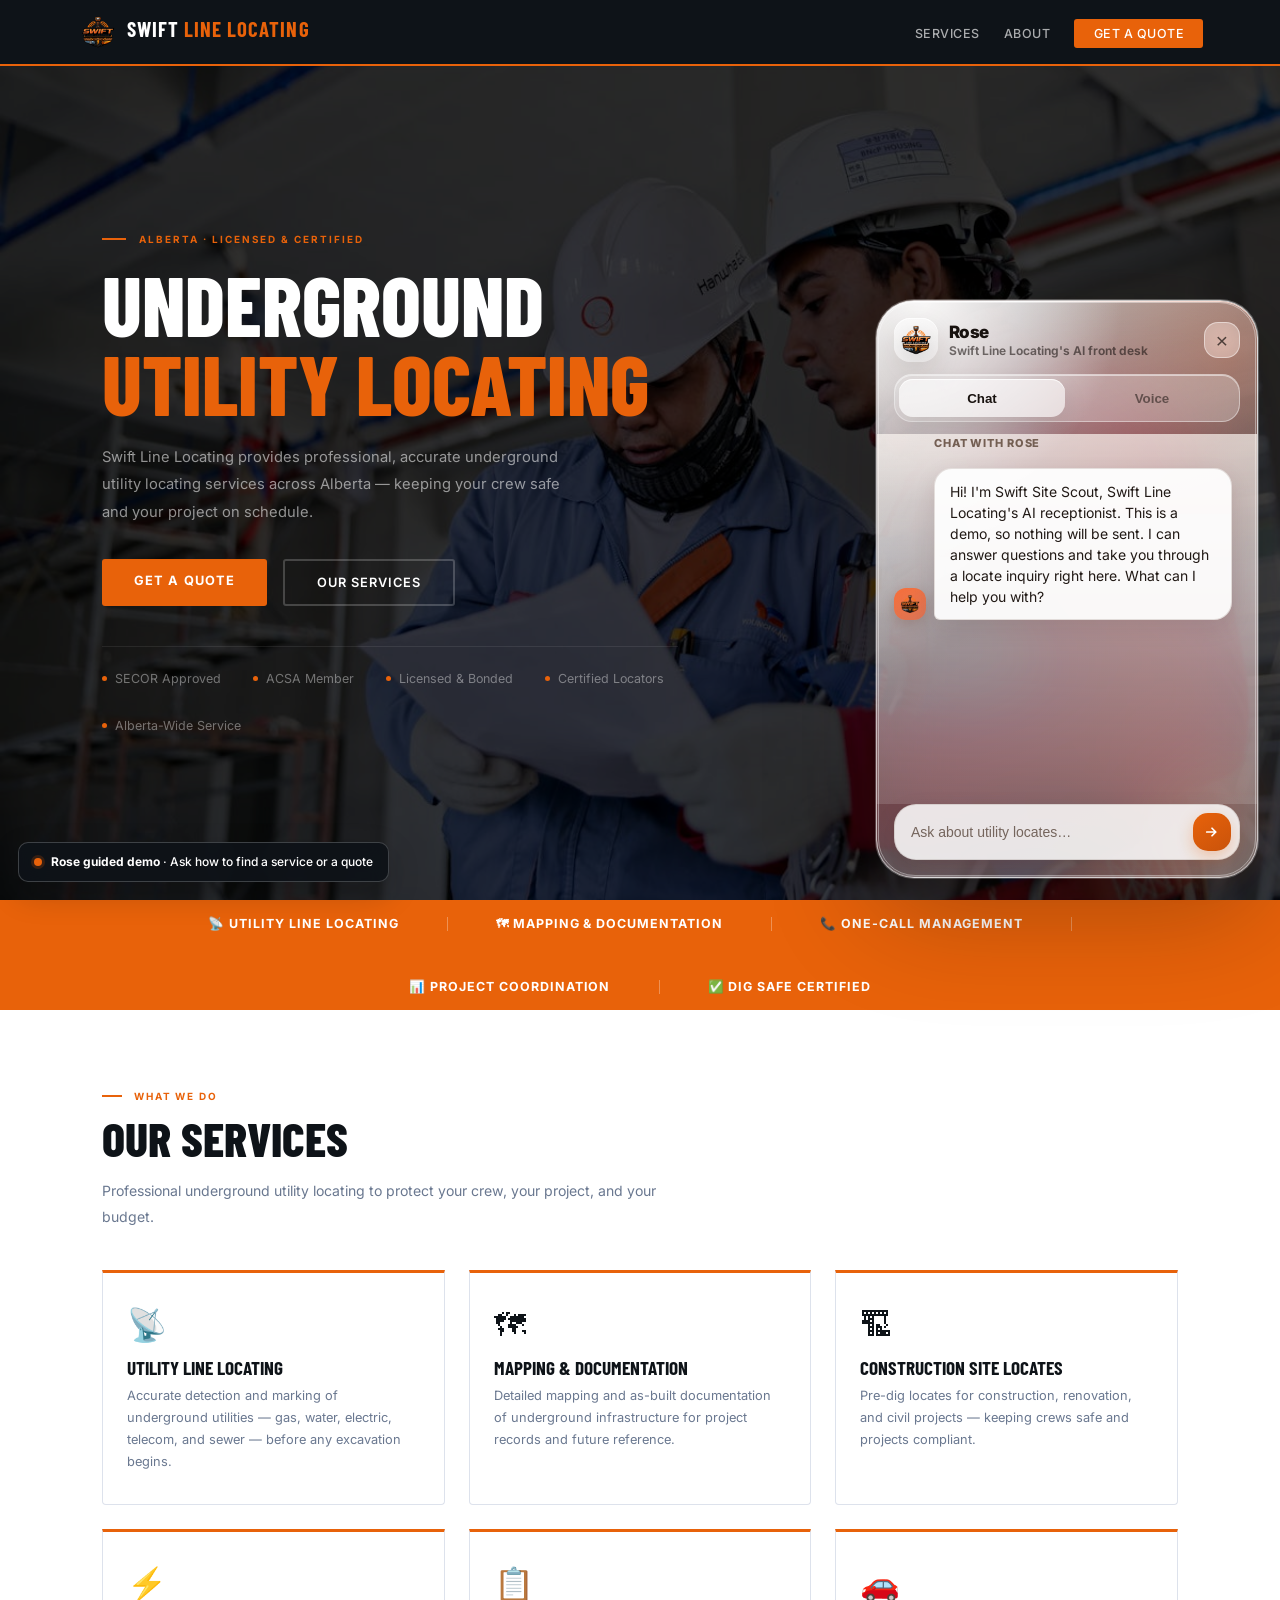
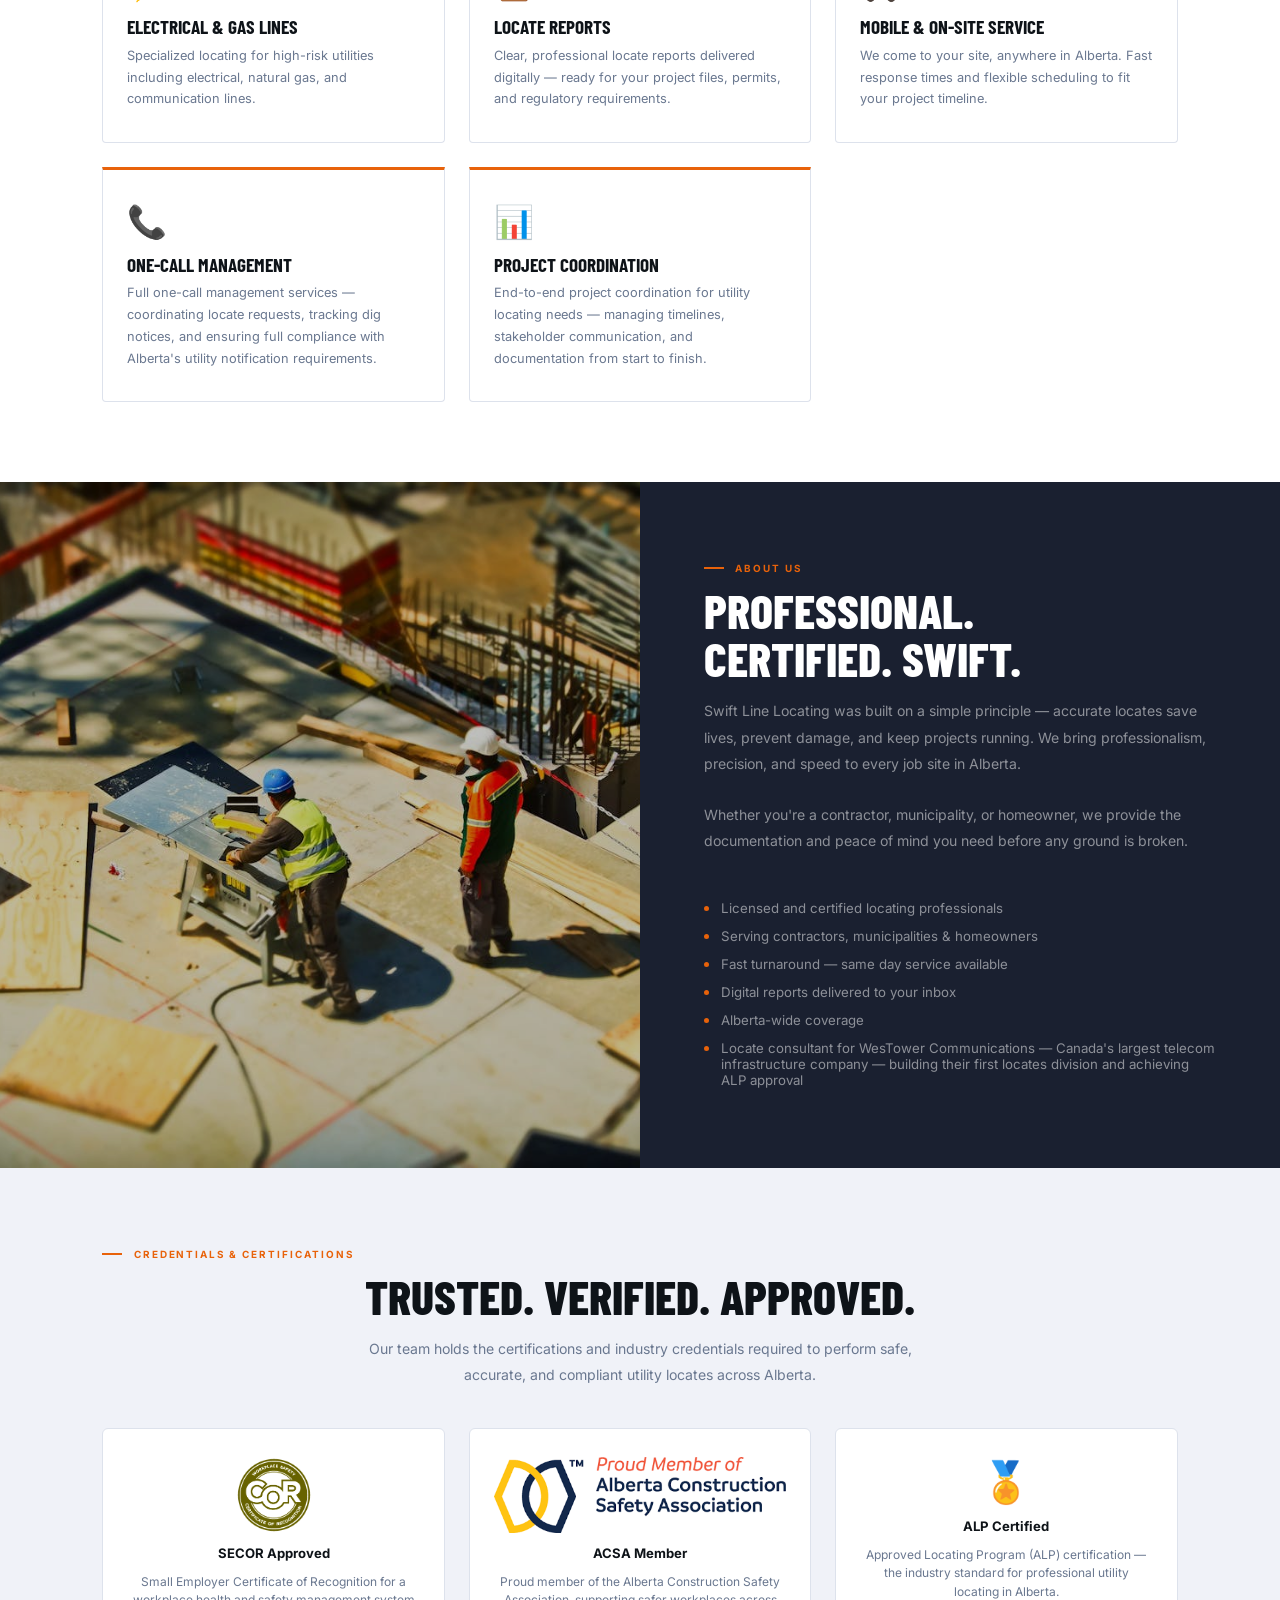
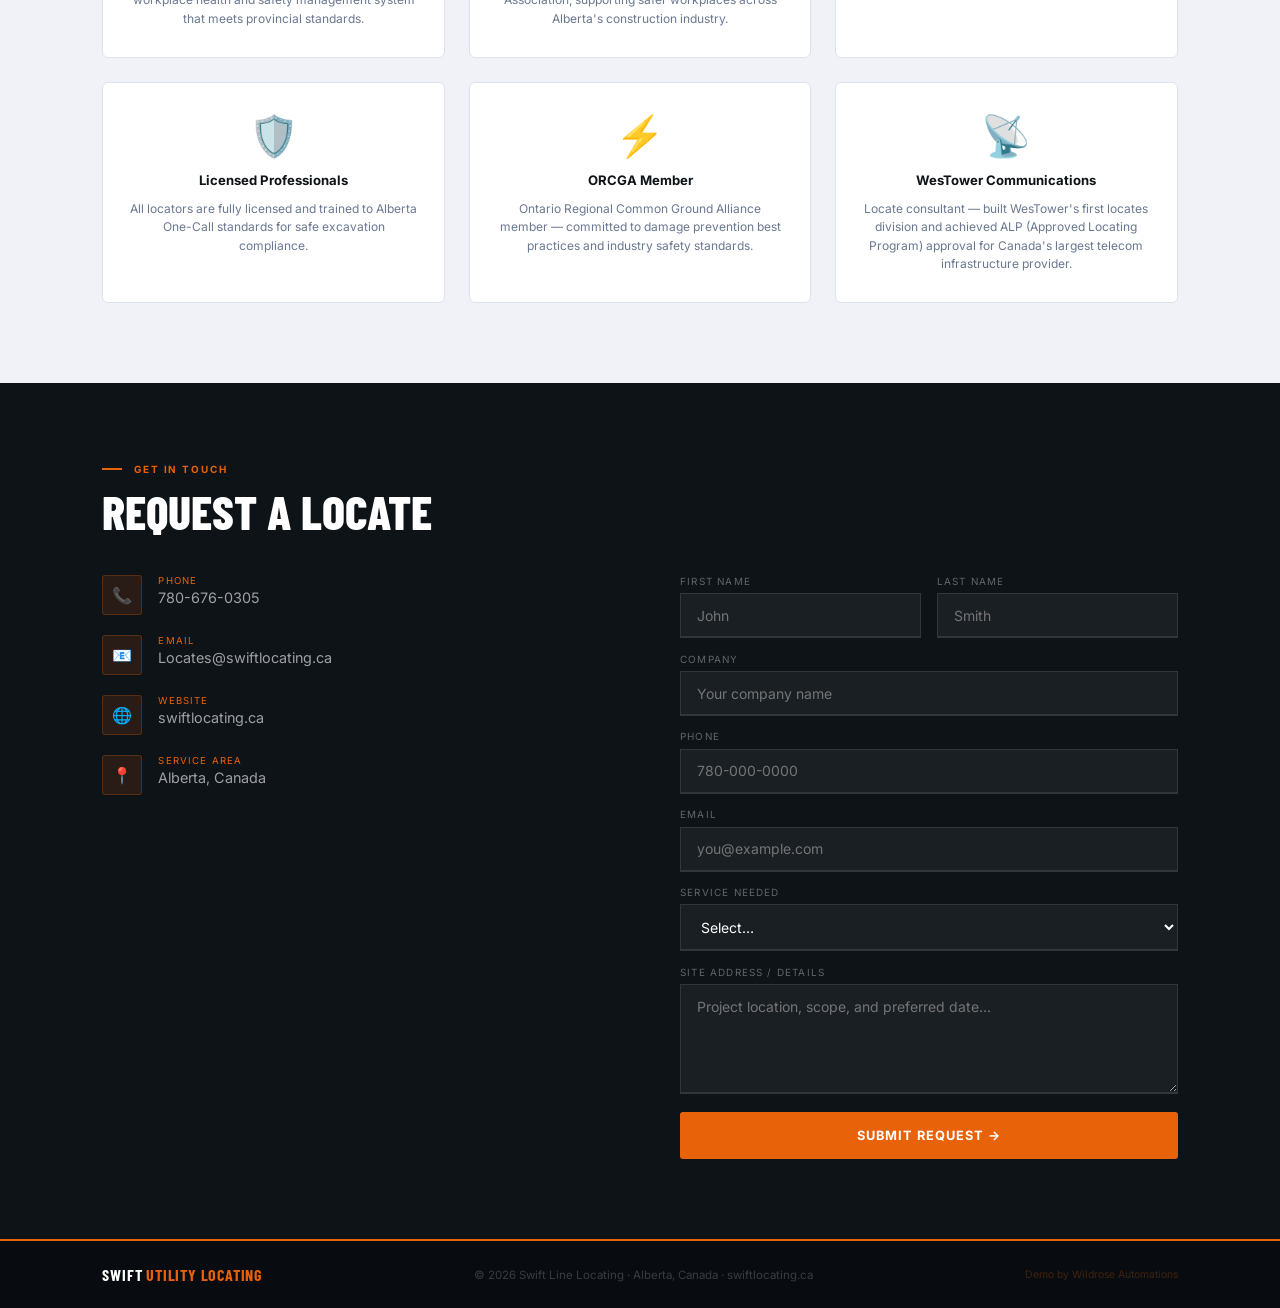
==== rose-guide.html @ 2108e103 "Add guided Rose overlay to existing Swift demo site" ====
<!DOCTYPE html>
<html lang="en">
<head>
  <meta charset="UTF-8" />
  <meta name="viewport" content="width=device-width, initial-scale=1.0" />
  <title>Swift Line Locating + Rose | Private Preview</title>
  <meta name="robots" content="noindex,nofollow" />
  <link href="https://fonts.googleapis.com/css2?family=Inter:wght@300;400;500;600;700;800&family=Barlow+Condensed:wght@600;700;800&display=swap" rel="stylesheet" />
  <style>
    *, *::before, *::after { box-sizing: border-box; margin: 0; padding: 0; }
    :root {
      --orange: #e8620a;
      --orange-light: #f07820;
      --dark: #0e1318;
      --charcoal: #1a2030;
      --mid: #2e3848;
      --bg: #f4f5f7;
      --surface: #ffffff;
      --border: #dde2ec;
      --warm: #f0f2f8;
      --muted: #6a7890;
    }
    html { scroll-behavior: smooth; }
    body { font-family: 'Inter', sans-serif; background: var(--bg); color: var(--dark); overflow-x: hidden; }

    nav {
      position: fixed; top: 0; left: 0; right: 0; z-index: 100;
      display: flex; align-items: center; justify-content: space-between;
      padding: 0 6%; height: 66px;
      background: var(--dark);
      border-bottom: 2px solid var(--orange);
    }
    .nav-brand { font-family: 'Barlow Condensed', sans-serif; font-size: 1.3rem; font-weight: 700; color: white; text-decoration: none; text-transform: uppercase; letter-spacing: 0.05em; }
    .nav-brand span { color: var(--orange); }
    .nav-links { display: flex; gap: 1.5rem; list-style: none; align-items: center; }
    .nav-links a { color: rgba(255,255,255,0.65); text-decoration: none; font-size: 0.78rem; font-weight: 500; letter-spacing: 0.04em; text-transform: uppercase; transition: color 0.2s; }
    .nav-links a:hover { color: white; }
    .nav-cta { background: var(--orange) !important; color: white !important; padding: 0.42rem 1.2rem; border-radius: 3px; font-weight: 700; transition: background 0.2s !important; }
    .nav-cta:hover { background: var(--orange-light) !important; }

    .hero { margin-top: 66px; position: relative; min-height: calc(100vh - 66px); display: flex; align-items: center; overflow: hidden; }
    .hero-bg { position: absolute; inset: 0; background: url('assets/swift-locating/hero.jpg') center/cover no-repeat; filter: brightness(0.25); }
    .hero-content { position: relative; z-index: 2; padding: 5rem 8%; max-width: 780px; }
    .hero-eyebrow { font-size: 0.62rem; font-weight: 700; letter-spacing: 0.2em; text-transform: uppercase; color: var(--orange); display: flex; align-items: center; gap: 0.8rem; margin-bottom: 1.25rem; }
    .hero-eyebrow::before { content: ''; display: block; width: 24px; height: 2px; background: var(--orange); }
    .hero h1 { font-family: 'Barlow Condensed', sans-serif; font-size: clamp(3rem, 6.5vw, 6.5rem); font-weight: 800; text-transform: uppercase; line-height: 0.95; color: white; margin-bottom: 1.25rem; }
    .hero h1 span { color: var(--orange); display: block; }
    .hero p { font-size: 0.92rem; color: rgba(255,255,255,0.55); line-height: 1.9; max-width: 480px; margin-bottom: 2rem; }
    .hero-buttons { display: flex; gap: 1rem; flex-wrap: wrap; margin-bottom: 2.5rem; }
    .btn-orange { background: var(--orange); color: white; padding: 0.85rem 2rem; text-decoration: none; font-size: 0.8rem; font-weight: 700; letter-spacing: 0.08em; text-transform: uppercase; border-radius: 3px; transition: background 0.2s; display: inline-block; }
    .btn-orange:hover { background: var(--orange-light); }
    .btn-ghost { border: 2px solid rgba(255,255,255,0.2); color: white; padding: 0.85rem 2rem; text-decoration: none; font-size: 0.8rem; font-weight: 600; letter-spacing: 0.08em; text-transform: uppercase; border-radius: 3px; transition: border-color 0.2s; display: inline-block; }
    .btn-ghost:hover { border-color: white; }
    .hero-trust { display: flex; gap: 2rem; flex-wrap: wrap; padding-top: 1.5rem; border-top: 1px solid rgba(255,255,255,0.08); }
    .trust-item { font-size: 0.78rem; color: rgba(255,255,255,0.4); display: flex; align-items: center; gap: 0.5rem; }
    .trust-dot { width: 5px; height: 5px; background: var(--orange); border-radius: 50%; flex-shrink: 0; }

    .orange-strip { background: var(--orange); padding: 1rem 8%; display: flex; align-items: center; justify-content: center; gap: 3rem; flex-wrap: wrap; }
    .os-item { font-size: 0.78rem; font-weight: 700; letter-spacing: 0.08em; text-transform: uppercase; color: white; }
    .os-div { width: 1px; height: 14px; background: rgba(255,255,255,0.3); }

    /* Keep host-page section spacing out of the real Rose widget. */
    body > section { padding: 5rem 8%; }
    .sec-eyebrow { font-size: 0.62rem; font-weight: 700; letter-spacing: 0.2em; text-transform: uppercase; color: var(--orange); display: flex; align-items: center; gap: 0.7rem; margin-bottom: 0.75rem; }
    .sec-eyebrow::before { content: ''; display: block; width: 20px; height: 2px; background: var(--orange); }
    .sec-title { font-family: 'Barlow Condensed', sans-serif; font-size: clamp(2rem, 4vw, 3rem); font-weight: 800; text-transform: uppercase; color: var(--dark); line-height: 1; margin-bottom: 1rem; }
    .sec-sub { color: var(--muted); font-size: 0.88rem; line-height: 1.85; max-width: 560px; }

    #services { background: var(--surface); }
    .svc-grid { display: grid; grid-template-columns: repeat(3, 1fr); gap: 1.5rem; margin-top: 2.5rem; }
    .svc-card { border: 1px solid var(--border); border-top: 3px solid var(--orange); padding: 2rem 1.5rem; border-radius: 0 0 4px 4px; transition: box-shadow 0.2s, transform 0.2s; }
    .svc-card:hover { box-shadow: 0 6px 20px rgba(14,19,24,0.08); transform: translateY(-3px); }
    .svc-icon { font-size: 2rem; margin-bottom: 0.75rem; }
    .svc-name { font-family: 'Barlow Condensed', sans-serif; font-size: 1.2rem; font-weight: 700; text-transform: uppercase; color: var(--dark); margin-bottom: 0.4rem; }
    .svc-desc { font-size: 0.8rem; color: var(--muted); line-height: 1.7; }

    #about { background: var(--charcoal); display: grid; grid-template-columns: 1fr 1fr; gap: 0; }
    .about-img img { width: 100%; height: 100%; min-height: 480px; object-fit: cover; display: block; filter: brightness(0.75); }
    .about-body { padding: 5rem 4rem; display: flex; flex-direction: column; justify-content: center; }
    #about .sec-title { color: white; }
    #about .sec-sub { color: rgba(255,255,255,0.5); margin-bottom: 0.85rem; }
    .about-features { display: flex; flex-direction: column; gap: 0.75rem; margin-top: 2rem; }
    .af { display: flex; gap: 0.75rem; font-size: 0.83rem; color: rgba(255,255,255,0.5); align-items: flex-start; }
    .af-dot { width: 5px; height: 5px; background: var(--orange); border-radius: 50%; margin-top: 0.4rem; flex-shrink: 0; }

    /* CERTIFICATIONS */
    #certifications { background: var(--warm); text-align: center; }
    #certifications .sec-sub { margin: 0.5rem auto 2.5rem; }
    .cert-grid { display: grid; grid-template-columns: repeat(3, 1fr); gap: 1.5rem; margin-top: 2rem; }
    .cert-card { background: white; border: 1px solid var(--border); border-radius: 6px; padding: 1.75rem 1.5rem; display: flex; flex-direction: column; align-items: center; gap: 0.75rem; }
    .cert-icon { font-size: 2.5rem; }
    .cert-logo { height: 76px; width: 100%; object-fit: contain; }
    .cert-name { font-size: 0.82rem; font-weight: 700; color: var(--dark); text-align: center; }
    .cert-body { font-size: 0.75rem; color: var(--muted); text-align: center; line-height: 1.55; }
    .cert-placeholder { font-size: 0.68rem; color: var(--border); font-style: italic; margin-top: 0.25rem; }

    #contact { background: var(--dark); }
    #contact .sec-title { color: white; }
    .contact-grid { display: grid; grid-template-columns: 1fr 1fr; gap: 5rem; margin-top: 2.5rem; }
    .ci { display: flex; gap: 1rem; margin-bottom: 1.25rem; }
    .ci-icon { width: 40px; height: 40px; background: rgba(232,98,10,0.12); border: 1px solid rgba(232,98,10,0.25); border-radius: 3px; display: flex; align-items: center; justify-content: center; font-size: 1rem; flex-shrink: 0; }
    .ci-label { font-size: 0.6rem; text-transform: uppercase; letter-spacing: 0.12em; color: var(--orange); margin-bottom: 0.2rem; }
    .ci-val { font-size: 0.9rem; color: rgba(255,255,255,0.6); }
    .ci-val a { color: rgba(255,255,255,0.6); text-decoration: none; }
    .fg { margin-bottom: 0.9rem; }
    .fg label { font-size: 0.62rem; letter-spacing: 0.12em; text-transform: uppercase; color: rgba(255,255,255,0.35); display: block; margin-bottom: 0.4rem; }
    .fg input, .fg textarea, .fg select { width: 100%; background: rgba(255,255,255,0.05); border: 1px solid rgba(255,255,255,0.1); border-bottom: 2px solid rgba(255,255,255,0.1); padding: 0.78rem 1rem; color: white; font-family: 'Inter', sans-serif; font-size: 0.875rem; outline: none; transition: border-color 0.2s; }
    .fg input:focus, .fg textarea:focus, .fg select:focus { border-bottom-color: var(--orange); }
    .fg textarea { height: 110px; resize: vertical; }
    .fg select option { background: #1a2030; }
    .fr { display: grid; grid-template-columns: 1fr 1fr; gap: 1rem; }
    .btn-submit { background: var(--orange); color: white; border: none; width: 100%; padding: 1rem; font-family: 'Inter', sans-serif; font-size: 0.8rem; font-weight: 700; letter-spacing: 0.08em; text-transform: uppercase; cursor: pointer; border-radius: 3px; transition: background 0.2s; }
    .btn-submit:hover { background: var(--orange-light); }
    .btn-submit:disabled { opacity: 0.65; cursor: wait; }
    .form-honeypot { position: absolute !important; left: -10000px !important; width: 1px !important; height: 1px !important; overflow: hidden !important; }

    footer { background: #080c10; padding: 1.5rem 8%; display: flex; align-items: center; justify-content: space-between; flex-wrap: wrap; gap: 1rem; border-top: 2px solid var(--orange); }
    .footer-brand { font-family: 'Barlow Condensed', sans-serif; font-size: 1rem; font-weight: 700; text-transform: uppercase; color: white; letter-spacing: 0.05em; }
    .footer-brand span { color: var(--orange); }
    .footer-copy { font-size: 0.72rem; color: rgba(255,255,255,0.2); }
    .footer-demo { font-size: 0.65rem; color: rgba(232,98,10,0.25); }

    @media (max-width: 1024px) { .svc-grid { grid-template-columns: repeat(2, 1fr); } .cert-grid { grid-template-columns: repeat(2, 1fr); } }
    @media (max-width: 860px) {
      nav .nav-links { display: none; }
      .nav-mobile-cta { display: inline-block !important; }
      body > section { padding: 4rem 6%; }
      #about { grid-template-columns: 1fr; }
      .about-img img { min-height: 260px; height: 260px; }
      .about-body { padding: 3rem 6%; }
      .contact-grid { grid-template-columns: 1fr; gap: 3rem; }
      .orange-strip { gap: 1.5rem; flex-direction: column; align-items: flex-start; padding: 1rem 6%; }
      .os-div { display: none; }
    }
    @media (max-width: 600px) {
      .hero h1 { font-size: 3rem; }
      .svc-grid { grid-template-columns: 1fr; }
      .cert-grid { grid-template-columns: 1fr 1fr; }
      .fr { grid-template-columns: 1fr; }
      footer { flex-direction: column; align-items: flex-start; }
    }
  </style>
  <link rel="stylesheet" href="rose-reference.css?v=mobile-light-1" />
</head>
<body>

  <nav>
    <a href="#" class="nav-brand"><img src="assets/swift-locating/logo-transparent.png" alt="Swift Line Locating" style="height:42px; width:auto; display:inline-block; vertical-align:middle; margin-right:0.5rem;" />Swift <span>Line Locating</span></a>
    <ul class="nav-links">
      <li><a href="#services">Services</a></li>
      <li><a href="#about">About</a></li>
      <li><a href="#contact" class="nav-cta">Get a Quote</a></li>
    </ul>
    <a href="#contact" class="nav-mobile-cta" style="display:none; font-size:0.72rem; font-weight:700; background:var(--orange); color:white; padding:0.45rem 1rem; border-radius:3px; text-decoration:none;">Quote</a>
  </nav>

  <div class="hero">
    <div class="hero-bg"></div>
    <div class="hero-content">
      <div class="hero-eyebrow">Alberta · Licensed & Certified</div>
      <h1>Underground<br /><span>Utility Locating</span></h1>
      <p>Swift Line Locating provides professional, accurate underground utility locating services across Alberta — keeping your crew safe and your project on schedule.</p>
      <div class="hero-buttons">
        <a href="#contact" class="btn-orange">Get a Quote</a>
        <a href="#services" class="btn-ghost">Our Services</a>
      </div>
      <div class="hero-trust">
        <div class="trust-item"><div class="trust-dot"></div>SECOR Approved</div>
        <div class="trust-item"><div class="trust-dot"></div>ACSA Member</div>
        <div class="trust-item"><div class="trust-dot"></div>Licensed & Bonded</div>
        <div class="trust-item"><div class="trust-dot"></div>Certified Locators</div>
        <div class="trust-item"><div class="trust-dot"></div>Alberta-Wide Service</div>
      </div>
    </div>
  </div>

  <div class="orange-strip">
    <div class="os-item">📡 Utility Line Locating</div>
    <div class="os-div"></div>
    <div class="os-item">🗺 Mapping & Documentation</div>
    <div class="os-div"></div>
    <div class="os-item">📞 One-Call Management</div>
    <div class="os-div"></div>
    <div class="os-item">📊 Project Coordination</div>
    <div class="os-div"></div>
    <div class="os-item">✅ Dig Safe Certified</div>
  </div>

  <section id="services">
    <div class="sec-eyebrow">What We Do</div>
    <div class="sec-title">Our Services</div>
    <p class="sec-sub">Professional underground utility locating to protect your crew, your project, and your budget.</p>
    <div class="svc-grid">
      <div class="svc-card">
        <div class="svc-icon">📡</div>
        <div class="svc-name">Utility Line Locating</div>
        <p class="svc-desc">Accurate detection and marking of underground utilities — gas, water, electric, telecom, and sewer — before any excavation begins.</p>
      </div>
      <div class="svc-card">
        <div class="svc-icon">🗺</div>
        <div class="svc-name">Mapping & Documentation</div>
        <p class="svc-desc">Detailed mapping and as-built documentation of underground infrastructure for project records and future reference.</p>
      </div>
      <div class="svc-card">
        <div class="svc-icon">🏗</div>
        <div class="svc-name">Construction Site Locates</div>
        <p class="svc-desc">Pre-dig locates for construction, renovation, and civil projects — keeping crews safe and projects compliant.</p>
      </div>
      <div class="svc-card">
        <div class="svc-icon">⚡</div>
        <div class="svc-name">Electrical & Gas Lines</div>
        <p class="svc-desc">Specialized locating for high-risk utilities including electrical, natural gas, and communication lines.</p>
      </div>
      <div class="svc-card">
        <div class="svc-icon">📋</div>
        <div class="svc-name">Locate Reports</div>
        <p class="svc-desc">Clear, professional locate reports delivered digitally — ready for your project files, permits, and regulatory requirements.</p>
      </div>
      <div class="svc-card">
        <div class="svc-icon">🚗</div>
        <div class="svc-name">Mobile & On-Site Service</div>
        <p class="svc-desc">We come to your site, anywhere in Alberta. Fast response times and flexible scheduling to fit your project timeline.</p>
      </div>
      <div class="svc-card">
        <div class="svc-icon">📞</div>
        <div class="svc-name">One-Call Management</div>
        <p class="svc-desc">Full one-call management services — coordinating locate requests, tracking dig notices, and ensuring full compliance with Alberta's utility notification requirements.</p>
      </div>
      <div class="svc-card">
        <div class="svc-icon">📊</div>
        <div class="svc-name">Project Coordination</div>
        <p class="svc-desc">End-to-end project coordination for utility locating needs — managing timelines, stakeholder communication, and documentation from start to finish.</p>
      </div>
    </div>
  </section>



  <section id="about" style="padding:0;">
    <div class="about-img">
      <img src="assets/swift-locating/site.jpg" alt="Swift Line Locating on site" />
    </div>
    <div class="about-body">
      <div class="sec-eyebrow">About Us</div>
      <div class="sec-title">Professional.<br />Certified. Swift.</div>
      <p class="sec-sub">Swift Line Locating was built on a simple principle — accurate locates save lives, prevent damage, and keep projects running. We bring professionalism, precision, and speed to every job site in Alberta.</p>
      <p class="sec-sub" style="margin-top:0.75rem;">Whether you're a contractor, municipality, or homeowner, we provide the documentation and peace of mind you need before any ground is broken.</p>
      <div class="about-features">
        <div class="af"><div class="af-dot"></div>Licensed and certified locating professionals</div>
        <div class="af"><div class="af-dot"></div>Serving contractors, municipalities & homeowners</div>
        <div class="af"><div class="af-dot"></div>Fast turnaround — same day service available</div>
        <div class="af"><div class="af-dot"></div>Digital reports delivered to your inbox</div>
        <div class="af"><div class="af-dot"></div>Alberta-wide coverage</div>
        <div class="af"><div class="af-dot"></div>Locate consultant for WesTower Communications — Canada's largest telecom infrastructure company — building their first locates division and achieving ALP approval</div>
      </div>
    </div>
  </section>

  <section id="certifications">
    <div class="sec-eyebrow">Credentials & Certifications</div>
    <div class="sec-title">Trusted. Verified. Approved.</div>
    <p class="sec-sub">Our team holds the certifications and industry credentials required to perform safe, accurate, and compliant utility locates across Alberta.</p>
    <div class="cert-grid">
      <div class="cert-card">
        <img class="cert-logo" src="assets/swift-locating/secor-approved.png" alt="SECOR Certificate of Recognition" />
        <div class="cert-name">SECOR Approved</div>
        <div class="cert-body">Small Employer Certificate of Recognition for a workplace health and safety management system that meets provincial standards.</div>
      </div>
      <div class="cert-card">
        <img class="cert-logo" src="assets/swift-locating/acsa-member.png" alt="Proud Member of the Alberta Construction Safety Association" />
        <div class="cert-name">ACSA Member</div>
        <div class="cert-body">Proud member of the Alberta Construction Safety Association, supporting safer workplaces across Alberta's construction industry.</div>
      </div>
      <div class="cert-card">
        <div class="cert-icon">🏅</div>
        <div class="cert-name">ALP Certified</div>
        <div class="cert-body">Approved Locating Program (ALP) certification — the industry standard for professional utility locating in Alberta.</div>
      </div>
      <div class="cert-card">
        <div class="cert-icon">🛡️</div>
        <div class="cert-name">Licensed Professionals</div>
        <div class="cert-body">All locators are fully licensed and trained to Alberta One-Call standards for safe excavation compliance.</div>
      </div>
      <div class="cert-card">
        <div class="cert-icon">⚡</div>
        <div class="cert-name">ORCGA Member</div>
        <div class="cert-body">Ontario Regional Common Ground Alliance member — committed to damage prevention best practices and industry safety standards.</div>
      </div>
      <div class="cert-card">
        <div class="cert-icon">📡</div>
        <div class="cert-name">WesTower Communications</div>
        <div class="cert-body">Locate consultant — built WesTower's first locates division and achieved ALP (Approved Locating Program) approval for Canada's largest telecom infrastructure provider.</div>
      </div>
    </div>
  </section>

  <section id="contact">
    <div class="sec-eyebrow">Get in Touch</div>
    <div class="sec-title" style="color:white;">Request a Locate</div>
    <div class="contact-grid">
      <div>
        <div class="ci"><div class="ci-icon">📞</div><div><div class="ci-label">Phone</div><div class="ci-val"><a href="tel:7806760305">780-676-0305</a></div></div></div>
        <div class="ci"><div class="ci-icon">📧</div><div><div class="ci-label">Email</div><div class="ci-val"><a href="mailto:Locates@swiftlocating.ca">Locates@swiftlocating.ca</a></div></div></div>
        <div class="ci"><div class="ci-icon">🌐</div><div><div class="ci-label">Website</div><div class="ci-val">swiftlocating.ca</div></div></div>
        <div class="ci"><div class="ci-icon">📍</div><div><div class="ci-label">Service Area</div><div class="ci-val">Alberta, Canada</div></div></div>
      </div>
      <form id="quote-form">
        <div class="fr">
          <div class="fg"><label for="cf-first">First Name</label><input id="cf-first" name="firstName" type="text" autocomplete="given-name" placeholder="John" required /></div>
          <div class="fg"><label for="cf-last">Last Name</label><input id="cf-last" name="lastName" type="text" autocomplete="family-name" placeholder="Smith" /></div>
        </div>
        <div class="fg"><label for="cf-company">Company</label><input id="cf-company" name="company" type="text" autocomplete="organization" placeholder="Your company name" /></div>
        <div class="fg"><label for="cf-phone">Phone</label><input id="cf-phone" name="phone" type="tel" autocomplete="tel" placeholder="780-000-0000" required /></div>
        <div class="fg"><label for="cf-email">Email</label><input id="cf-email" name="email" type="email" autocomplete="email" placeholder="you@example.com" required /></div>
        <div class="fg">
          <label for="cf-service">Service Needed</label>
          <select id="cf-service" name="service">
            <option value="" disabled selected>Select…</option>
            <option>Pre-Dig Utility Locate</option>
            <option>Mapping & Documentation</option>
            <option>Construction Site Locates</option>
            <option>Locate Report</option>
            <option>Other</option>
          </select>
        </div>
        <div class="fg"><label for="cf-details">Site Address / Details</label><textarea id="cf-details" name="details" placeholder="Project location, scope, and preferred date…"></textarea></div>
        <div class="form-honeypot" aria-hidden="true"><label for="cf-website">Leave this field blank</label><input id="cf-website" name="website" type="text" tabindex="-1" autocomplete="off" /></div>
        <button class="btn-submit" id="cf-submit" type="submit">Submit Request →</button>
        <div id="cf-status" role="status" aria-live="polite" style="margin-top:12px;font-size:0.8rem;display:none;padding:10px 14px;border-radius:4px;"></div>
      </form>
    </div>
  </section>

  <script>
  const quoteForm = document.getElementById('quote-form');
  const quoteEndpoint = 'https://wildrose-widget.wildeautomations.com/api/lead';

  function showFormStatus(message, ok) {
    const status = document.getElementById('cf-status');
    status.style.display = 'block';
    status.style.background = ok ? 'rgba(34,197,94,0.1)' : 'rgba(239,68,68,0.1)';
    status.style.color = ok ? '#22c55e' : '#ef4444';
    status.style.border = ok ? '1px solid rgba(34,197,94,0.3)' : '1px solid rgba(239,68,68,0.3)';
    status.textContent = message;
  }

  quoteForm.addEventListener('submit', async (event) => {
    event.preventDefault();
    const btn = document.getElementById('cf-submit');
    const data = new FormData(quoteForm);

    if (data.get('website')) {
      showFormStatus('Your request has been sent. Swift Line Locating will follow up shortly.', true);
      quoteForm.reset();
      return;
    }

    btn.disabled = true;
    btn.textContent = 'Sending…';

    try {
      const first = String(data.get('firstName') || '').trim();
      const last = String(data.get('lastName') || '').trim();
      const company = String(data.get('company') || '').trim();
      const service = String(data.get('service') || '').trim();
      const details = String(data.get('details') || '').trim();
      const response = await fetch(quoteEndpoint, {
        method: 'POST',
        headers: { 'Content-Type': 'application/json' },
        body: JSON.stringify({
          businessId: 'swift-line-locating',
          source: 'swift-line-locating-quote-form',
          destinationBusinessName: 'Swift Line Locating',
          name: `${first} ${last}`.trim(),
          businessName: company,
          phone: String(data.get('phone') || '').trim(),
          email: String(data.get('email') || '').trim(),
          projectType: service || 'Locate request',
          notes: details || 'No additional project details provided.',
          page: window.location.href
        })
      });
      const result = await response.json().catch(() => ({}));
      if (!response.ok || !result.ok || !result.emailed) throw new Error(result.error || 'Delivery failed');

      quoteForm.reset();
      showFormStatus('Your request has been sent directly to Swift Line Locating. We’ll follow up shortly.', true);
    } catch (error) {
      showFormStatus('We couldn’t send your request right now. Please call 780-676-0305 or email Locates@swiftlocating.ca.', false);
    } finally {
      btn.disabled = false;
      btn.textContent = 'Submit Request →';
    }
  });
  </script>

  <footer>
    <div class="footer-brand">Swift <span>Utility Locating</span></div>
    <div class="footer-copy">© 2026 Swift Line Locating · Alberta, Canada · swiftlocating.ca</div>
    <div class="footer-demo">Demo by Wildrose Automations</div>
  </footer>

  <!-- Private, non-production preview. The customer website remains unchanged. -->
  <div class="rose-preview-note" role="status"><span class="rose-preview-light"></span><span><b>Rose guided demo</b> · Ask how to find a service or a quote</span></div>
  <style>
    .rose-preview-note{position:fixed;z-index:1000;left:18px;bottom:18px;display:flex;align-items:center;gap:9px;padding:11px 15px;border-radius:10px;background:rgba(14,19,24,.94);border:1px solid rgba(255,255,255,.2);box-shadow:0 12px 32px rgba(0,0,0,.2);color:#fff;font:500 12px/1.35 Inter,system-ui,sans-serif;backdrop-filter:blur(10px)}
    .rose-preview-note b{color:#fff}.rose-preview-light{width:8px;height:8px;border-radius:50%;background:#e8620a;box-shadow:0 0 0 3px rgba(232,98,10,.18);flex:none}
    @media(max-width:600px){.rose-preview-note{left:10px;bottom:10px;max-width:calc(100vw - 102px);font-size:10px;padding:8px 10px}}
  </style>
  <script>
    // The original quote form is visible for context, but this preview must not send live leads.
    document.getElementById('quote-form').addEventListener('submit', event => {
      event.preventDefault();
      event.stopImmediatePropagation();
      showFormStatus('This is a private preview. Quote requests are not sent from this page. Please use swiftlocating.ca to submit a real request.', false);
    }, true);
  </script>
  <script>
    // Preview-only adapter: preserve the real Rose UI while selecting the backend's
    // prospect-preview mode. It deliberately skips live client/checkout matching
    // and disables automated lead delivery from this demonstration.
    const previewFetch = window.fetch.bind(window);
    window.fetch = (input, init) => {
      const url = typeof input === 'string' ? input : input?.url || '';
      if (/^https:\/\/wildrose-widget\.wildeautomations\.com\/api\/(?:chat|voice)\/start$/.test(url) && init?.body) {
        const payload = JSON.parse(init.body);
        delete payload.businessId;
        delete payload.clientId;
        delete payload.ownerEmail;
        payload.previewMode = true;
        payload.prospectPreview = true;
        payload.previewReceptionist = true;
        return previewFetch(input, {...init, body: JSON.stringify(payload)});
      }
      return previewFetch(input, init);
    };
  </script>
  <script src="./wildrose-widget-client.js?v=swift-guided-1"
    data-api-base="https://wildrose-widget.wildeautomations.com"
    data-owner-email="preview@wildroseautomations.ca"
    data-title="Rose"
    data-business-name="Swift Line Locating"
    data-business-id="preview-swift-line-locating"
    data-website="https://swiftlocating.ca"
    data-accent="#e8620a"
    data-logo="assets/swift-locating/logo-transparent.png"
    data-subtitle="Swift Line Locating's AI front desk"
    data-fab-subtitle="Ask Rose to find something"
    data-default-view="chat"
    data-open-on-load="true"
    data-greeting="Hi! I'm Swift Site Scout, Swift Line Locating's AI receptionist. This is a demo, so nothing will be sent. I can answer questions and take you through a locate inquiry right here. What can I help you with?"
    data-placeholder="Ask about utility locates…"
    data-fallback-url="https://swiftlocating.ca/#contact"
    data-services="Underground utility line locating; mapping and documentation; construction site and pre-dig locates; electrical and gas line locating; locate reports; one-call management; project coordination; on-site service across Alberta."
    data-business-context="Swift Line Locating is an Alberta underground utility locating business. Its website lists utility line locating for gas, water, electrical, telecom and sewer; mapping and as-built documentation; construction site locates; electrical and gas line locating; locate reports; mobile on-site service; one-call management; and project coordination. The site says SECOR approved and a member of the Alberta Construction Safety Association. Do not claim availability, pricing, guaranteed response times, or that a locate has been booked. For a quote or locate inquiry, warmly offer to take the details in this conversation. Ask one missing detail at a time: site location, work needed, requested timing, name, and preferred phone OR email. Recap and confirm. Never redirect a normal inquiry to a form or email; give contact routes only when explicitly requested. This is an isolated receptionist demo; no request is sent and no booking is confirmed."
    defer></script>
</body>
</html>
---- rose-reference.css ----
/* Rose's reference appearance. Reuse this stylesheet with the .wr-ai widget. */
.wr-ai {
  --ink: #171310;
  --muted: #403630;
  --accent: #f35b22;
}
.wr-ai .wr-panel {
  background:
    radial-gradient(ellipse at 2% 0%, rgba(255,255,255,.35), transparent 52%),
    linear-gradient(135deg, rgba(225,219,214,.74), rgba(187,165,152,.57) 35%, rgba(188,178,170,.69) 69%, rgba(170,160,153,.66));
  border: 1px solid rgba(255,242,232,.76);
  box-shadow:
    0 28px 75px rgba(0,0,0,.34),
    0 0 40px rgba(224,89,34,.10),
    inset 0 1px 1px rgba(255,255,255,.78),
    inset 0 -2px 4px rgba(255,255,255,.17);
  backdrop-filter: blur(28px) saturate(.8);
  -webkit-backdrop-filter: blur(28px) saturate(.8);
}
.wr-ai .wr-panel:before {
  background:
    radial-gradient(ellipse at 5% 8%, rgba(255,255,255,.32), transparent 47%),
    radial-gradient(ellipse at 90% 18%, rgba(192,105,72,.12), transparent 62%),
    linear-gradient(140deg, rgba(255,255,255,.12), transparent 50%);
}
.wr-ai .wr-panel:after {
  inset: 3px;
  border: 1px solid rgba(255,242,231,.23);
  border-radius: 35px;
}
.wr-ai .wr-mark, .wr-ai .wr-dot {
  background: linear-gradient(145deg, rgba(255,255,255,.72), rgba(244,236,229,.31));
  border: 1px solid rgba(255,255,255,.38);
  box-shadow: inset 0 1px 0 rgba(255,255,255,.75), 0 5px 13px rgba(39,24,17,.12);
}
.wr-ai .wr-title h3 { color: #161310; }
.wr-ai .wr-title small { color: #49413a; }
.wr-ai .wr-tabs {
  background: rgba(234,225,218,.13);
  border-color: rgba(255,245,237,.49);
  box-shadow: inset 0 1px 0 rgba(255,255,255,.16);
}
.wr-ai .wr-tab { color: #554d46; }
.wr-ai .wr-tab.active {
  color: #181410;
  background: linear-gradient(145deg, rgba(251,245,239,.74), rgba(239,228,219,.49));
  border: 1px solid rgba(255,255,255,.55);
  box-shadow: inset 0 1px 0 rgba(255,255,255,.51), 0 3px 8px rgba(38,25,18,.09);
}
.wr-ai .wr-view .wr-orb {
  /* Show the actual copper orb from the supplied story reference with a CSS crop.
     The original image is preserved; all three references use the same orb. */
  background-color: #c96c49;
  background-image: url('assets/rose-voice-reference.jpg');
  background-size: 482.142857% auto;
  background-position: 50.93% 43.69%;
  border: 1px solid rgba(255,225,205,.77);
  box-shadow:
    0 0 0 1px rgba(255,222,201,.09),
    0 18px 42px rgba(153,60,26,.17),
    0 0 27px rgba(249,139,93,.14);
}
.wr-ai .wr-view .wr-orb:before { background: none; }
.wr-ai .wr-view .wr-orb:after {
  background: conic-gradient(from 20deg, transparent, rgba(255,241,229,.15), transparent, rgba(202,106,69,.06), transparent);
  opacity: .15;
}
.wr-ai .wr-view .wr-orb.speaking {
  box-shadow: 0 0 0 8px rgba(244,119,66,.06), 0 20px 48px rgba(175,69,26,.23), 0 0 30px rgba(249,139,93,.18);
}
.wr-ai .wr-status { color: #171310; }
.wr-ai .wr-note { color: #211711; }
.wr-ai .wr-primary, .wr-ai .wr-send {
  background: linear-gradient(145deg, #fa7135, #ee511b);
  border: 1px solid rgba(255,178,116,.65);
  color: #fff8f0;
  box-shadow: inset 0 1px 0 rgba(255,231,209,.22), 0 7px 18px rgba(209,74,24,.16);
}
.wr-ai .wr-secondary {
  background: linear-gradient(145deg, #fa7135, #ee511b);
  border: 1px solid rgba(255,178,116,.65);
  color: #fff8f0;
  box-shadow: inset 0 1px 0 rgba(255,231,209,.22), 0 7px 18px rgba(209,74,24,.16);
}
.wr-ai .wr-msg.bot { background: rgba(247,237,228,.51); color: #251b15; border-color: rgba(255,245,237,.44); }
.wr-ai .wr-compose { background: rgba(242,232,223,.30); border-color: rgba(255,245,237,.48); }
.wr-ai .wr-live-transcript { background: rgba(248,237,226,.30); border-color: rgba(255,245,237,.39); }
.wr-ai .wr-live-line { color: #2b2019; background: rgba(255,244,233,.26); }
.wr-ai .wr-live-line.user { color: #2b2019; background: rgba(245,151,101,.17); }
.wr-ai .wr-live-label { color: #59473b; }
.wr-ai:before { opacity: .28; }
@media(max-width:520px) { .wr-ai .wr-panel:after { border-radius: 31px; } }

/* Keep the copper orb circular and still; speaking is a slow light change. */
.wr-ai .wr-panel { backdrop-filter: none; -webkit-backdrop-filter: none; }
.wr-ai .wr-view .wr-orb,
.wr-ai .wr-view .wr-orb.live,
.wr-ai .wr-view .wr-orb.speaking { animation: none; transform: none; border-radius: 50%; filter: none; }
.wr-ai .wr-view .wr-orb:after { animation: none; transform: none; background: radial-gradient(circle at 38% 28%, #fff1dd70, transparent 66%); opacity: 0; transition: opacity .6s ease; }
.wr-ai .wr-view .wr-orb.speaking:after { animation: roseSoftGlow 3.6s ease-in-out infinite; }
@keyframes roseSoftGlow { 0%,100% { opacity: .08; } 50% { opacity: .22; } }
.wr-ai .wr-panel.speaking .wr-status { animation: none; transform: none; opacity: 1; }
.wr-ai .wr-voice > div { width: 100%; max-width: 292px; }
.wr-ai .wr-status { min-height: 32px; line-height: 32px; }
.wr-ai .wr-note { min-height: 38px; display: flex; align-items: center; justify-content: center; }
@media(prefers-reduced-motion:reduce) { .wr-ai .wr-view .wr-orb.speaking:after { animation: none; opacity: .12; } }

/* Mobile: lighter, nearly opaque warm glass so the host site does not muddy text. */
@media (max-width:520px) {
  .wr-ai .wr-panel {
    background: linear-gradient(145deg, rgba(253,250,247,.98), rgba(244,236,229,.97) 55%, rgba(239,225,214,.97));
    border-color: rgba(255,255,255,.94);
    box-shadow: 0 16px 42px rgba(39,24,17,.20), inset 0 1px 0 rgba(255,255,255,.95);
  }
  .wr-ai .wr-panel:before {
    background: radial-gradient(ellipse at 8% 0%, rgba(255,255,255,.28), transparent 50%);
  }
  .wr-ai .wr-tabs { background: rgba(222,206,193,.22); border-color: rgba(255,255,255,.8); }
  .wr-ai .wr-tab.active { background: rgba(255,255,255,.88); }
  .wr-ai .wr-msg.bot { background: rgba(255,255,255,.8); }
  .wr-ai .wr-compose { background: rgba(255,255,255,.7); }
}
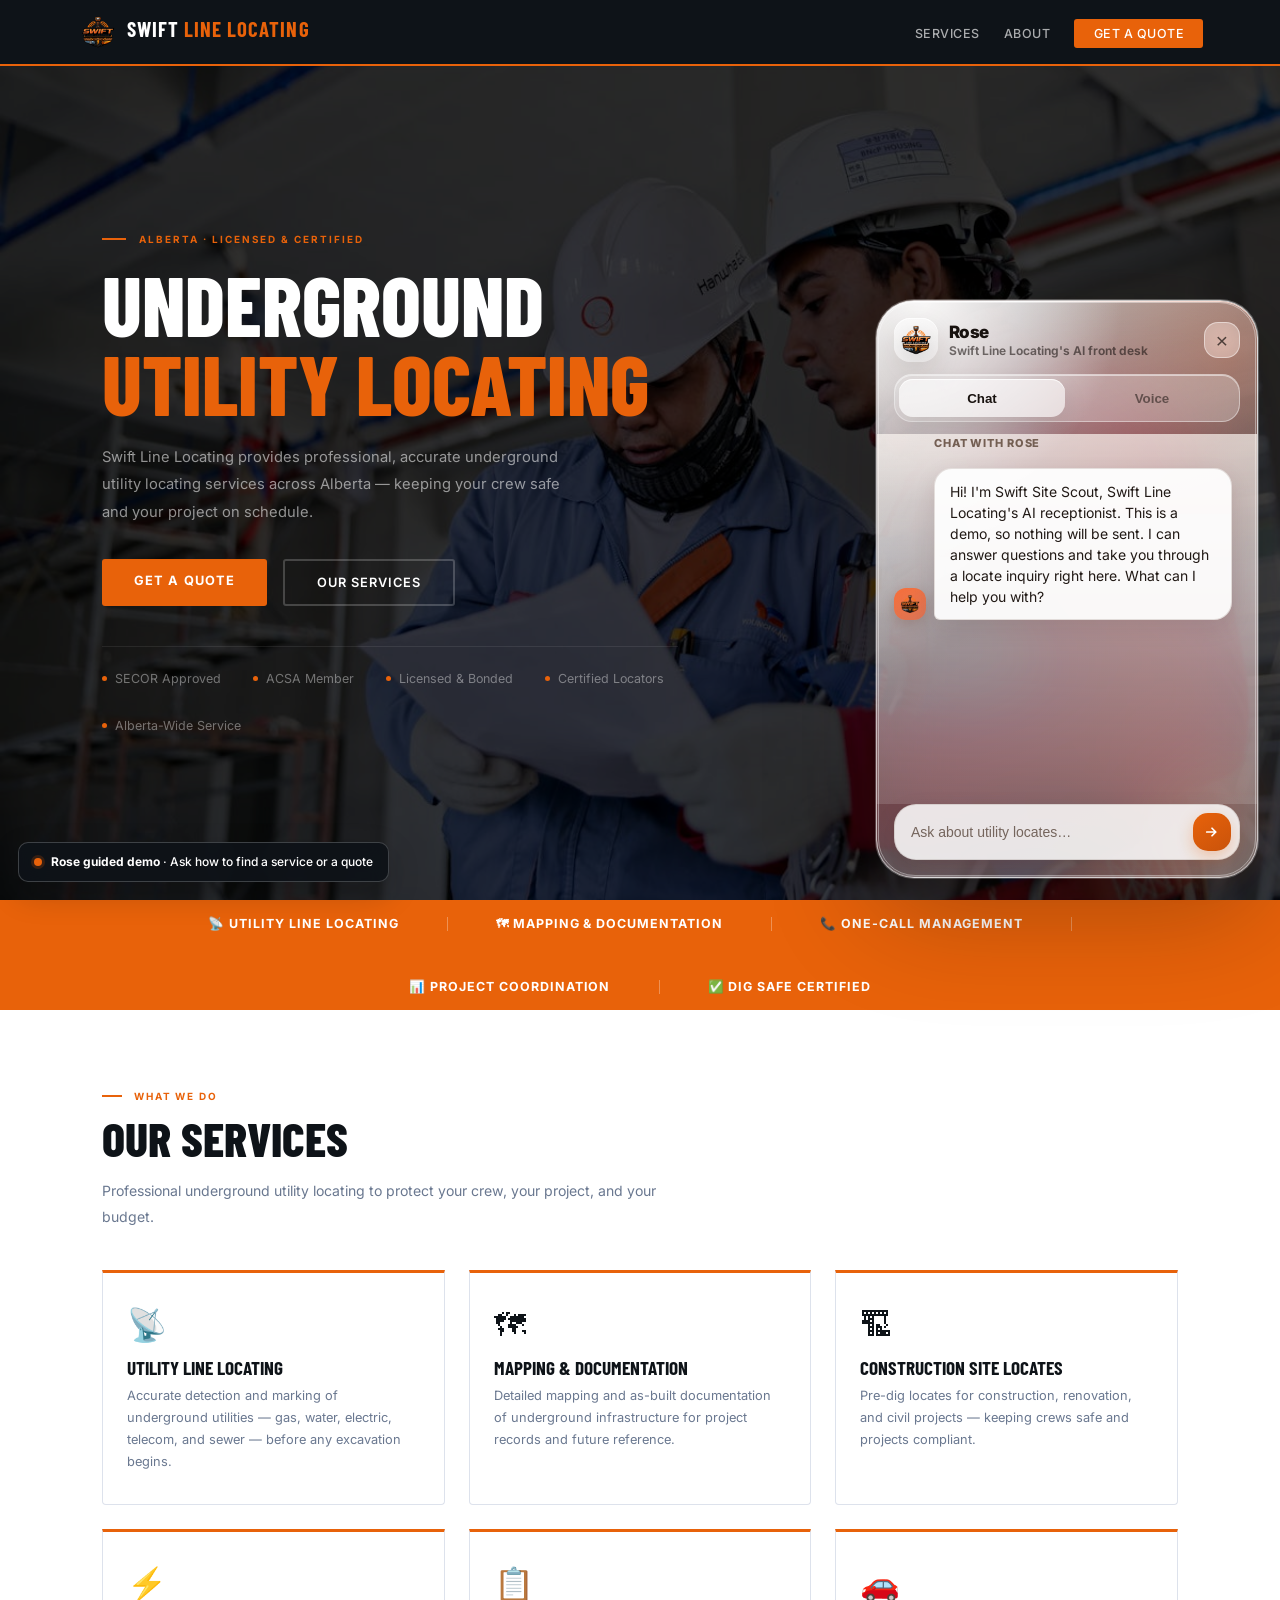
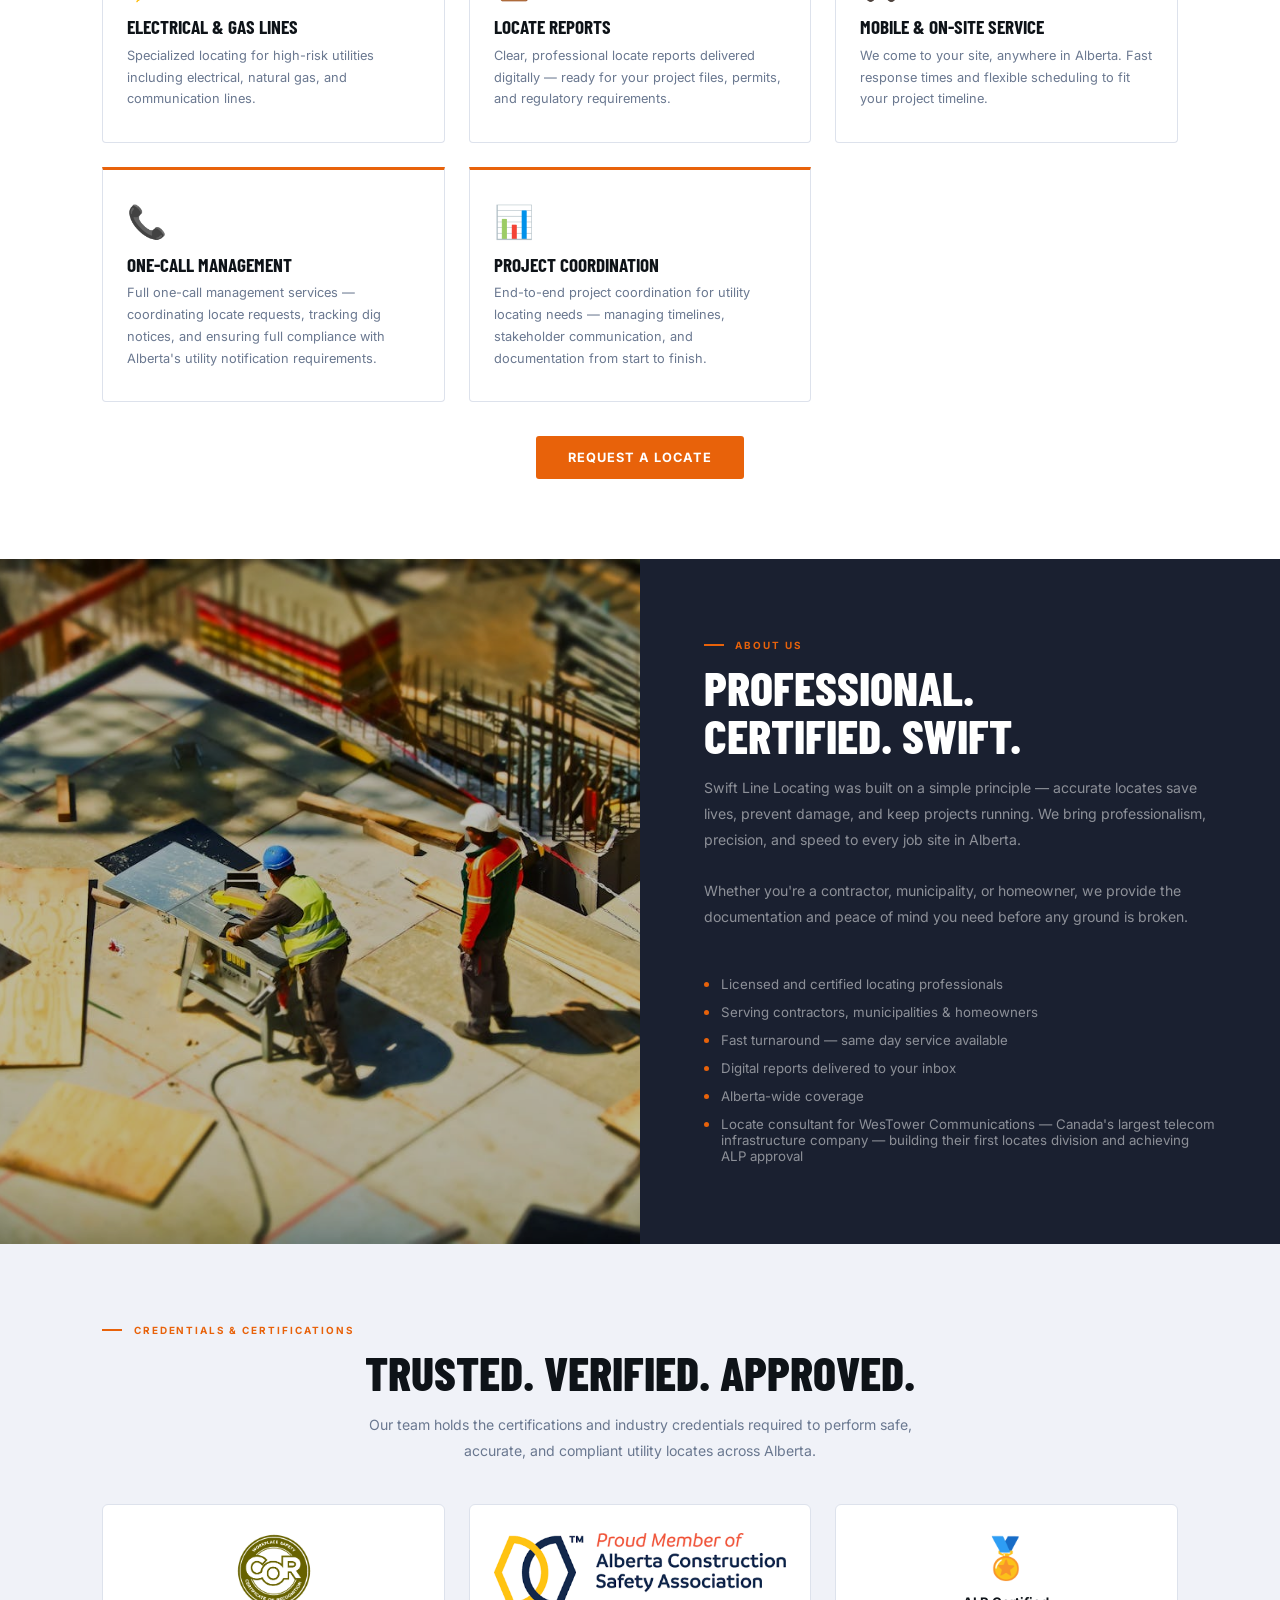
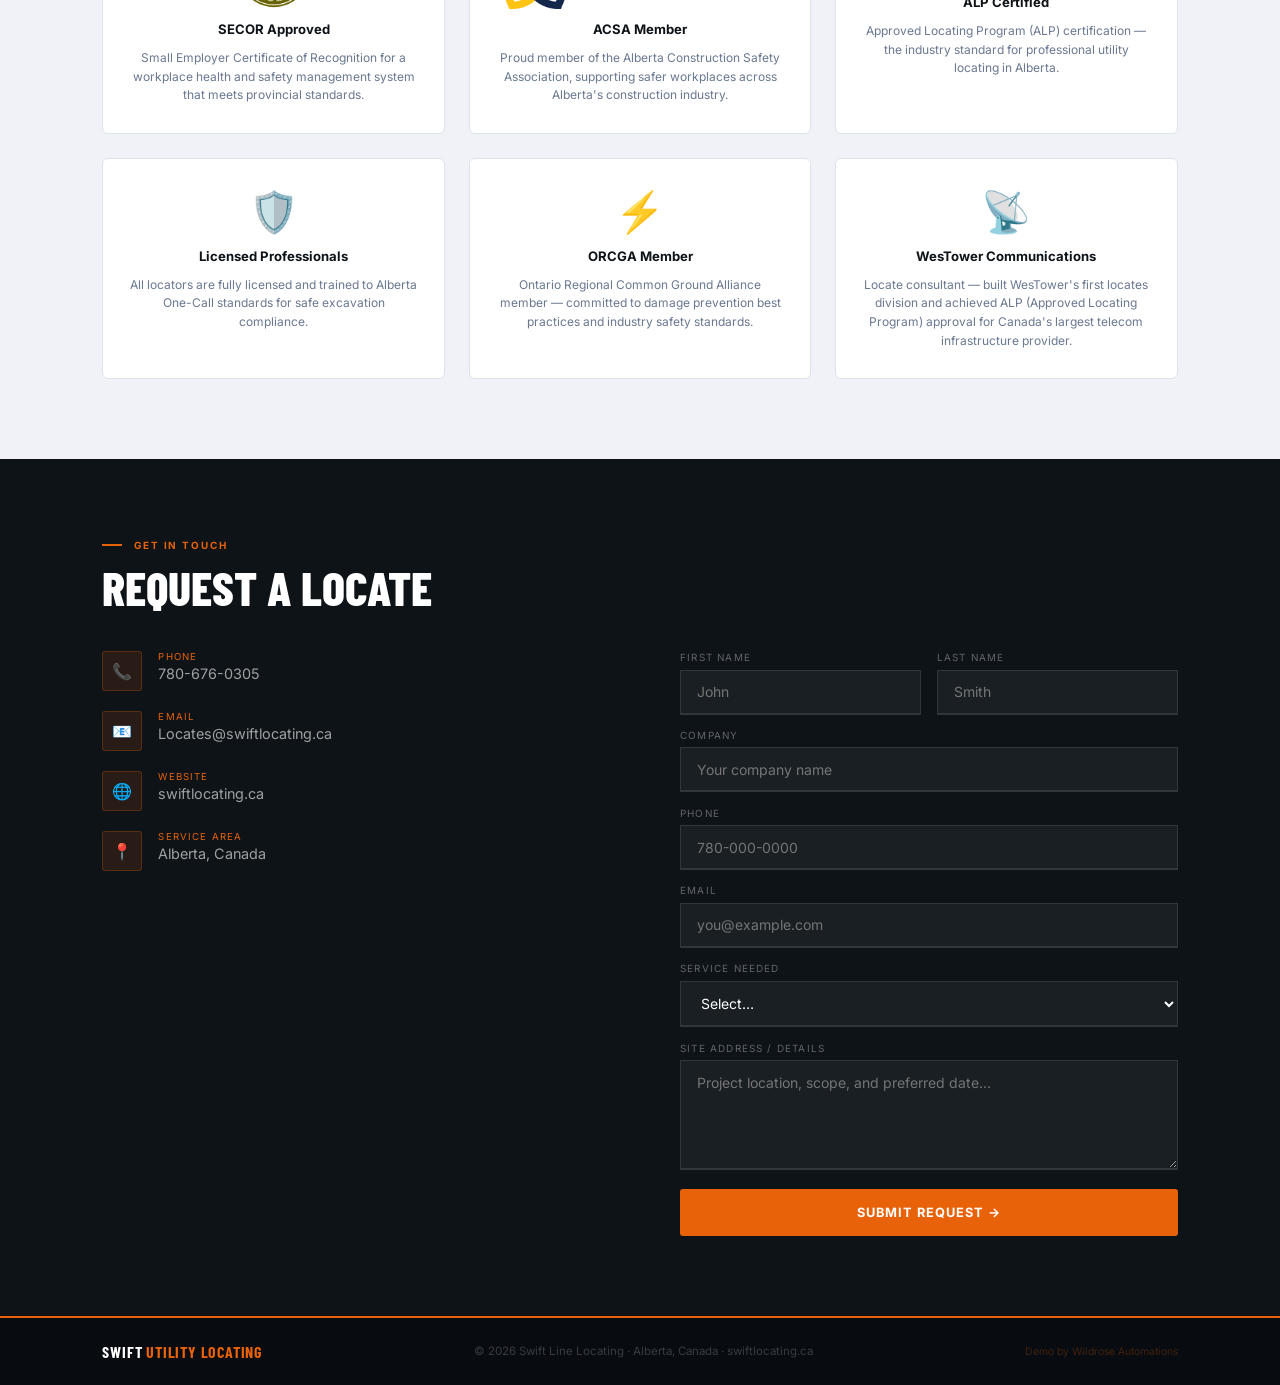
==== commit 1ce3a8cc: "Keep Swift guided page in sync with homepage" ====
--- a/rose-guide.html
+++ b/rose-guide.html
@@ -162,7 +162,7 @@
       <p>Swift Line Locating provides professional, accurate underground utility locating services across Alberta — keeping your crew safe and your project on schedule.</p>
       <div class="hero-buttons">
         <a href="#contact" class="btn-orange">Get a Quote</a>
-        <a href="#services" class="btn-ghost">Our Services</a>
+        <a href="#services" class="btn-ghost" data-rose-guide="swift_services" data-rose-guide-route="quote request locate" data-rose-guide-next="services-quote">Our Services</a>
       </div>
       <div class="hero-trust">
         <div class="trust-item"><div class="trust-dot"></div>SECOR Approved</div>
@@ -232,6 +232,7 @@
         <p class="svc-desc">End-to-end project coordination for utility locating needs — managing timelines, stakeholder communication, and documentation from start to finish.</p>
       </div>
     </div>
+    <div style="margin-top:34px;text-align:center"><a id="services-quote" href="#contact" class="btn-orange" data-rose-guide="swift_request" data-rose-guide-next="cf-submit">Request a Locate</a></div>
   </section>
 
 
@@ -325,7 +326,7 @@
         </div>
         <div class="fg"><label for="cf-details">Site Address / Details</label><textarea id="cf-details" name="details" placeholder="Project location, scope, and preferred date…"></textarea></div>
         <div class="form-honeypot" aria-hidden="true"><label for="cf-website">Leave this field blank</label><input id="cf-website" name="website" type="text" tabindex="-1" autocomplete="off" /></div>
-        <button class="btn-submit" id="cf-submit" type="submit">Submit Request →</button>
+        <button class="btn-submit" id="cf-submit" type="submit" data-rose-guide="swift_submit" data-rose-guide-instruction="Fill out the form, then click Submit Request.">Submit Request →</button>
         <div id="cf-status" role="status" aria-live="polite" style="margin-top:12px;font-size:0.8rem;display:none;padding:10px 14px;border-radius:4px;"></div>
       </form>
     </div>
@@ -435,7 +436,7 @@
       return previewFetch(input, init);
     };
   </script>
-  <script src="./wildrose-widget-client.js?v=swift-guided-1"
+  <script src="./wildrose-widget-client.js?v=swift-guided-4"
     data-api-base="https://wildrose-widget.wildeautomations.com"
     data-owner-email="preview@wildroseautomations.ca"
     data-title="Rose"
